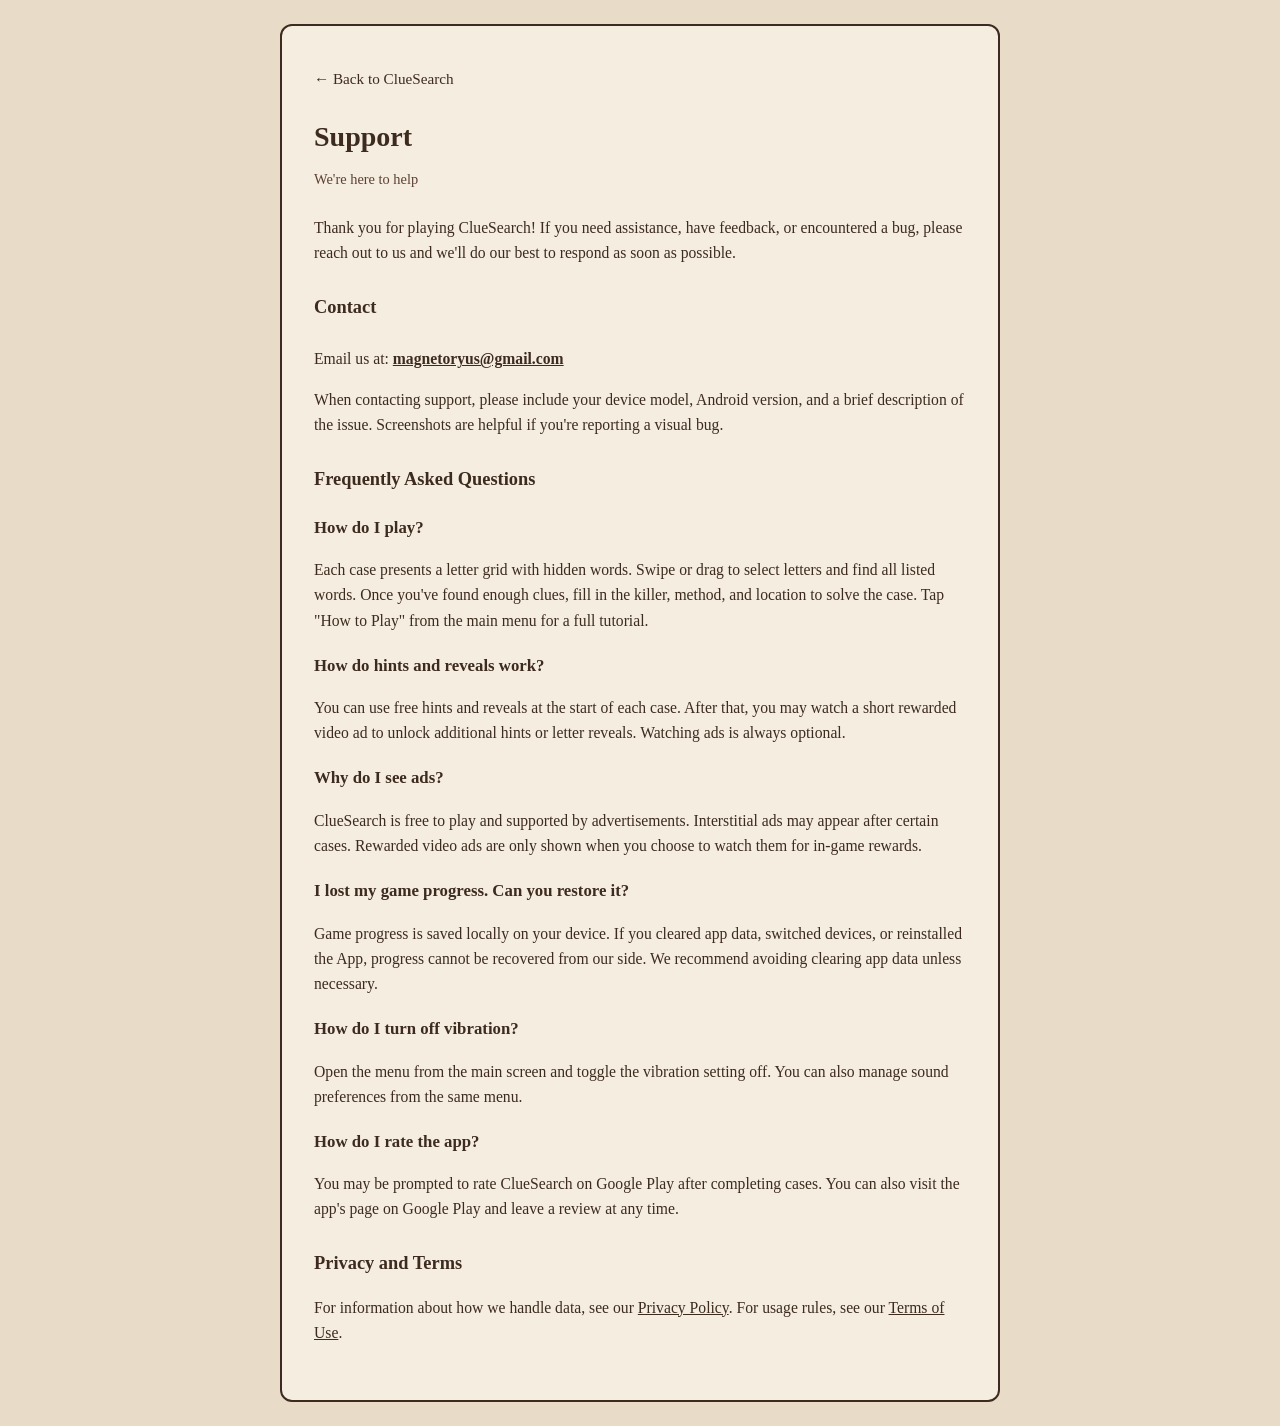
==== support.html @ 163f1dd7 "Add files via upload" ====
<!DOCTYPE html>
<html lang="en">
  <head>
    <meta charset="UTF-8" />
    <meta name="viewport" content="width=device-width, initial-scale=1.0" />
    <title>Support — ClueSearch</title>
    <link rel="stylesheet" href="/styles.css" />
  </head>
  <body>
    <main class="page">
      <article class="card card--wide content">
        <a class="back-link" href="/">← Back to ClueSearch</a>
        <h1>Support</h1>
        <p class="updated">We're here to help</p>

        <p>
          Thank you for playing ClueSearch! If you need assistance, have
          feedback, or encountered a bug, please reach out to us and we'll do our
          best to respond as soon as possible.
        </p>

        <h2>Contact</h2>
        <p>
          Email us at:
          <a class="support-email" href="mailto:magnetoryus@gmail.com"
            >magnetoryus@gmail.com</a
          >
        </p>
        <p>
          When contacting support, please include your device model, Android
          version, and a brief description of the issue. Screenshots are
          helpful if you're reporting a visual bug.
        </p>

        <h2>Frequently Asked Questions</h2>

        <h3>How do I play?</h3>
        <p>
          Each case presents a letter grid with hidden words. Swipe or drag to
          select letters and find all listed words. Once you've found enough
          clues, fill in the killer, method, and location to solve the case.
          Tap "How to Play" from the main menu for a full tutorial.
        </p>

        <h3>How do hints and reveals work?</h3>
        <p>
          You can use free hints and reveals at the start of each case. After
          that, you may watch a short rewarded video ad to unlock additional
          hints or letter reveals. Watching ads is always optional.
        </p>

        <h3>Why do I see ads?</h3>
        <p>
          ClueSearch is free to play and supported by advertisements. Interstitial
          ads may appear after certain cases. Rewarded video ads are only shown
          when you choose to watch them for in-game rewards.
        </p>

        <h3>I lost my game progress. Can you restore it?</h3>
        <p>
          Game progress is saved locally on your device. If you cleared app data,
          switched devices, or reinstalled the App, progress cannot be recovered
          from our side. We recommend avoiding clearing app data unless necessary.
        </p>

        <h3>How do I turn off vibration?</h3>
        <p>
          Open the menu from the main screen and toggle the vibration setting off.
          You can also manage sound preferences from the same menu.
        </p>

        <h3>How do I rate the app?</h3>
        <p>
          You may be prompted to rate ClueSearch on Google Play after completing
          cases. You can also visit the app's page on Google Play and leave a
          review at any time.
        </p>

        <h2>Privacy and Terms</h2>
        <p>
          For information about how we handle data, see our
          <a href="/privacy-policy.html">Privacy Policy</a>. For usage rules,
          see our <a href="/terms-of-use.html">Terms of Use</a>.
        </p>
      </article>
    </main>
  </body>
</html>
---- styles.css ----
*,
*::before,
*::after {
  box-sizing: border-box;
}

html {
  -webkit-text-size-adjust: 100%;
}

body {
  margin: 0;
  min-height: 100vh;
  font-family: Georgia, "Times New Roman", Times, serif;
  background-color: #e8dcc8;
  color: #3d2b1f;
  line-height: 1.6;
}

.page {
  min-height: 100vh;
  display: flex;
  align-items: center;
  justify-content: center;
  padding: 24px 16px;
}

.card {
  width: 100%;
  max-width: 520px;
  background-color: #f5ede0;
  border: 2px solid #3d2b1f;
  border-radius: 12px;
  padding: 40px 32px;
  text-align: center;
}

.card--wide {
  max-width: 720px;
  text-align: left;
}

.title {
  margin: 0 0 8px;
  font-size: 2.25rem;
  font-weight: 700;
  color: #3d2b1f;
}

.subtitle {
  margin: 0 0 32px;
  font-size: 1rem;
  color: #5c4033;
}

.nav {
  display: flex;
  flex-direction: column;
  gap: 16px;
}

.btn {
  display: block;
  width: 100%;
  padding: 16px 24px;
  font-family: inherit;
  font-size: 1.05rem;
  font-weight: 600;
  color: #3d2b1f;
  text-decoration: none;
  text-align: center;
  background-color: #f5ede0;
  border: 2px solid #3d2b1f;
  border-radius: 10px;
  cursor: pointer;
  transition: background-color 0.15s ease;
}

.btn:hover,
.btn:focus-visible {
  background-color: #e8dcc8;
  outline: none;
}

.back-link {
  display: inline-block;
  margin-bottom: 24px;
  font-size: 0.95rem;
  color: #5c4033;
  text-decoration: none;
}

.back-link:hover,
.back-link:focus-visible {
  color: #3d2b1f;
  text-decoration: underline;
}

.content h1 {
  margin: 0 0 8px;
  font-size: 1.75rem;
}

.content .updated {
  margin: 0 0 24px;
  font-size: 0.9rem;
  color: #5c4033;
}

.content h2 {
  margin: 28px 0 12px;
  font-size: 1.15rem;
}

.content h3 {
  margin: 20px 0 8px;
  font-size: 1.05rem;
}

.content p,
.content li {
  font-size: 0.98rem;
}

.content ul {
  margin: 0 0 16px;
  padding-left: 1.4rem;
}

.content a {
  color: #3d2b1f;
}

.content a:hover {
  color: #5c4033;
}

.support-email {
  display: inline-block;
  margin-top: 8px;
  font-weight: 600;
}

@media (max-width: 480px) {
  .card {
    padding: 32px 20px;
  }

  .title {
    font-size: 1.85rem;
  }
}
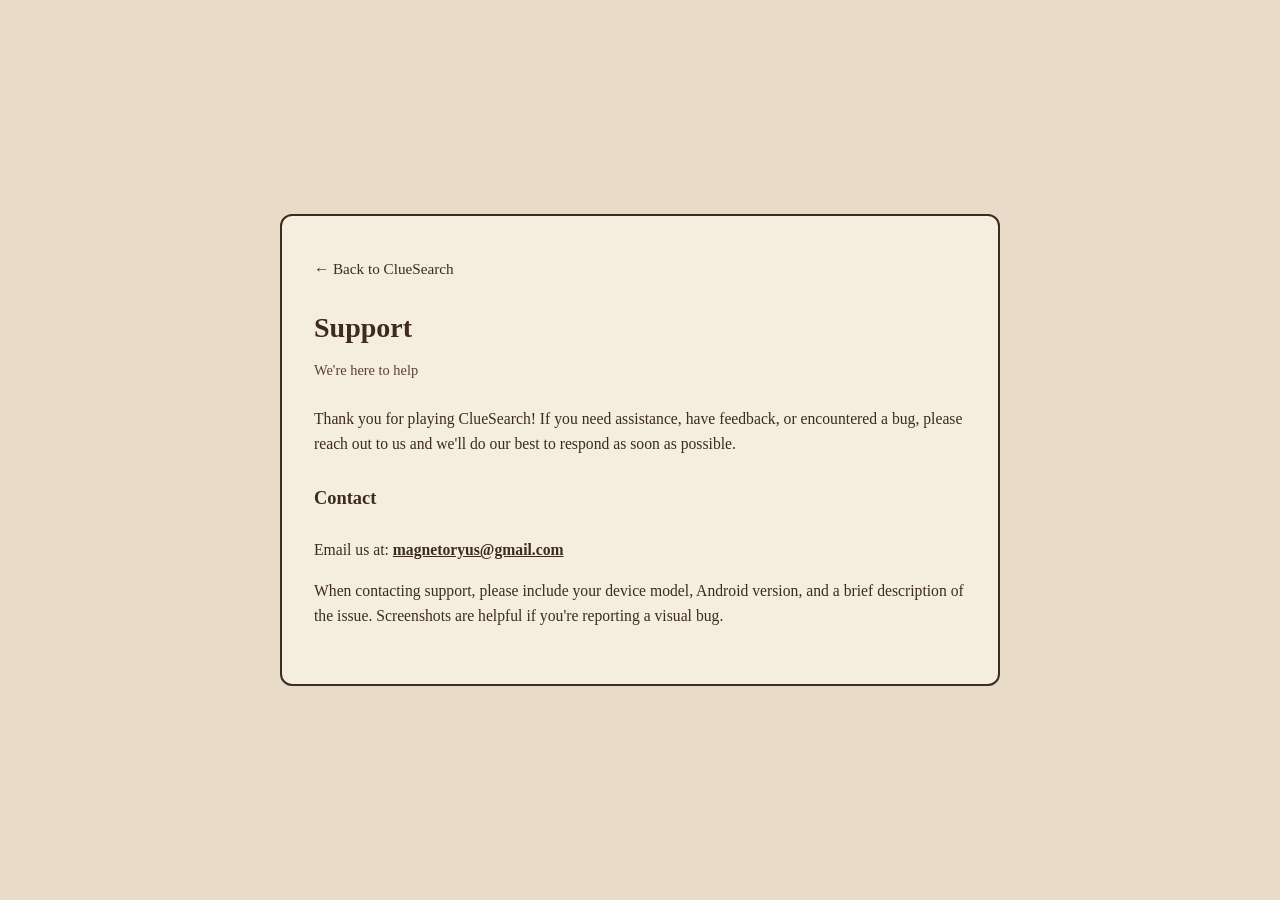
==== commit 1d513c3b: "Update support.html" ====
--- a/support.html
+++ b/support.html
@@ -31,57 +31,6 @@
           version, and a brief description of the issue. Screenshots are
           helpful if you're reporting a visual bug.
         </p>
-
-        <h2>Frequently Asked Questions</h2>
-
-        <h3>How do I play?</h3>
-        <p>
-          Each case presents a letter grid with hidden words. Swipe or drag to
-          select letters and find all listed words. Once you've found enough
-          clues, fill in the killer, method, and location to solve the case.
-          Tap "How to Play" from the main menu for a full tutorial.
-        </p>
-
-        <h3>How do hints and reveals work?</h3>
-        <p>
-          You can use free hints and reveals at the start of each case. After
-          that, you may watch a short rewarded video ad to unlock additional
-          hints or letter reveals. Watching ads is always optional.
-        </p>
-
-        <h3>Why do I see ads?</h3>
-        <p>
-          ClueSearch is free to play and supported by advertisements. Interstitial
-          ads may appear after certain cases. Rewarded video ads are only shown
-          when you choose to watch them for in-game rewards.
-        </p>
-
-        <h3>I lost my game progress. Can you restore it?</h3>
-        <p>
-          Game progress is saved locally on your device. If you cleared app data,
-          switched devices, or reinstalled the App, progress cannot be recovered
-          from our side. We recommend avoiding clearing app data unless necessary.
-        </p>
-
-        <h3>How do I turn off vibration?</h3>
-        <p>
-          Open the menu from the main screen and toggle the vibration setting off.
-          You can also manage sound preferences from the same menu.
-        </p>
-
-        <h3>How do I rate the app?</h3>
-        <p>
-          You may be prompted to rate ClueSearch on Google Play after completing
-          cases. You can also visit the app's page on Google Play and leave a
-          review at any time.
-        </p>
-
-        <h2>Privacy and Terms</h2>
-        <p>
-          For information about how we handle data, see our
-          <a href="/privacy-policy.html">Privacy Policy</a>. For usage rules,
-          see our <a href="/terms-of-use.html">Terms of Use</a>.
-        </p>
       </article>
     </main>
   </body>
